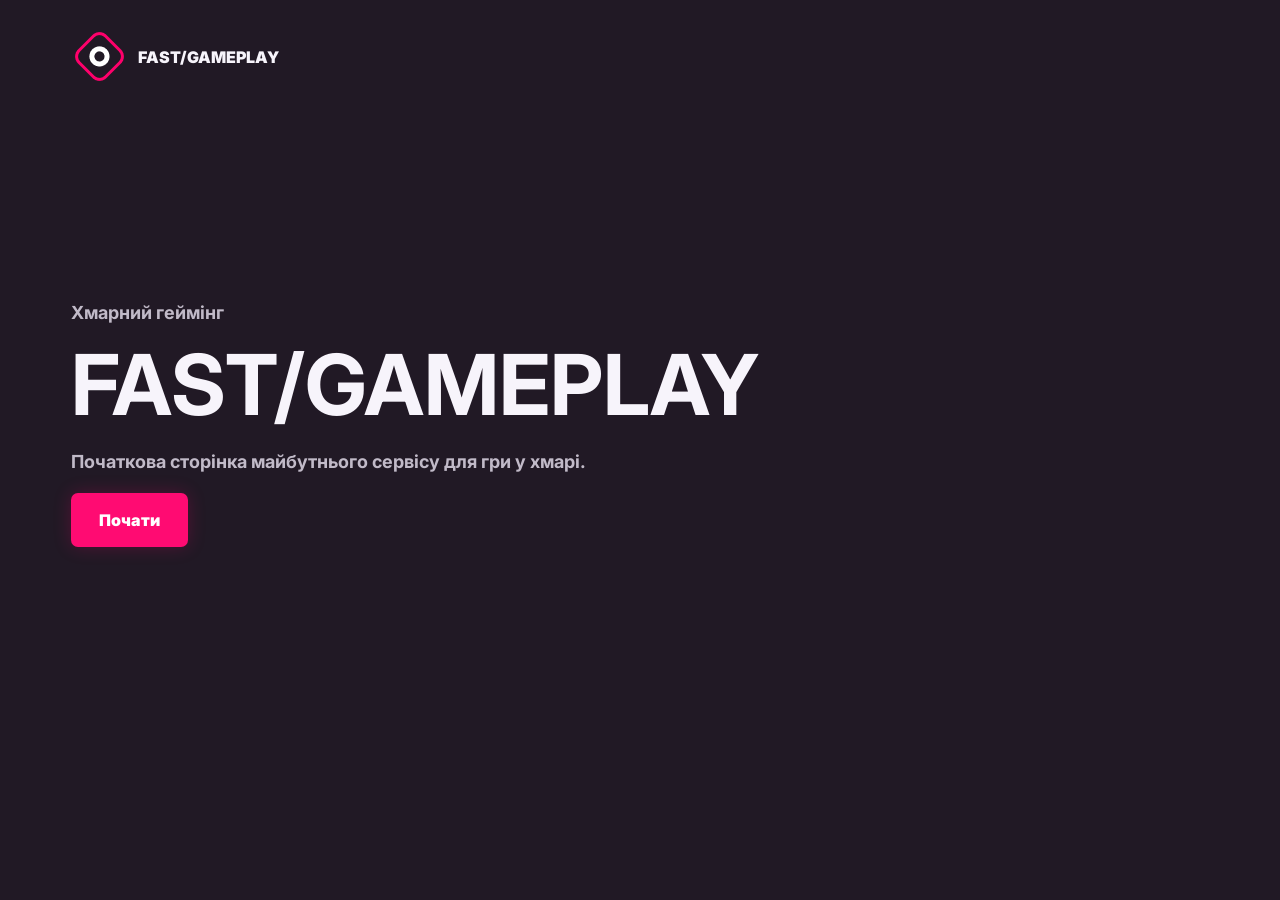
==== index.html @ 2cfec34a "Початкова версія сайту Бета версія сайту .початкова сторінка" ====
﻿<!DOCTYPE html>
<html lang="uk">
<head>
  <meta charset="UTF-8">
  <meta name="viewport" content="width=device-width, initial-scale=1.0">
  <title>FAST/GAMEPLAY - v01</title>
  <link rel="preconnect" href="https://fonts.googleapis.com">
  <link rel="preconnect" href="https://fonts.gstatic.com" crossorigin>
  <link href="https://fonts.googleapis.com/css2?family=Inter:wght@500;700;800;900&display=swap" rel="stylesheet">
  <link rel="stylesheet" href="styles.css">
</head>
<body>
  <main class="start shell">
    <a class="brand" href="#">
      <img src="assets/logo-mark.png" alt="">
      <span>FAST/GAMEPLAY</span>
    </a>
    <section>
      <p class="eyebrow">Хмарний геймінг</p>
      <h1>FAST/GAMEPLAY</h1>
      <p>Початкова сторінка майбутнього сервісу для гри у хмарі.</p>
      <a class="btn" href="#">Почати</a>
    </section>
  </main>
</body>
</html>
---- styles.css ----
﻿:root {
  --bg: #211925;
  --panel: #3a3041;
  --stroke: rgba(196, 151, 224, .42);
  --text: #f7f4fb;
  --muted: #c1bac8;
  --pink: #ff0b72;
}
* { box-sizing: border-box; }
html { scroll-behavior: smooth; background: var(--bg); }
body {
  margin: 0;
  min-width: 320px;
  color: var(--text);
  background: var(--bg);
  font-family: Inter, Arial, sans-serif;
  font-weight: 700;
}
a { color: inherit; text-decoration: none; }
button { border: 0; font: inherit; }
.shell { width: min(1138px, calc(100% - 36px)); margin: 0 auto; }
.btn {
  display: inline-flex;
  align-items: center;
  justify-content: center;
  min-height: 54px;
  padding: 0 28px;
  border-radius: 7px;
  background: var(--pink);
  color: #fff;
  font-weight: 900;
  box-shadow: 0 0 18px rgba(255, 11, 114, .22);
  transition: box-shadow .18s ease, transform .18s ease;
}
.btn:hover { box-shadow: 0 0 18px rgba(255, 11, 114, .35); transform: translateY(-1px); }
.brand {
  display: inline-flex;
  align-items: center;
  gap: 10px;
  font-weight: 900;
}
.brand img { width: 57px; height: 57px; }
.section-title { margin: 0 0 42px; font-size: 40px; line-height: 1; }.start {
  min-height: 100vh;
  padding: 28px 0;
}
.start section {
  width: min(560px, 100%);
  margin-top: 210px;
}
.eyebrow { color: var(--muted); margin: 0 0 18px; }
h1 { margin: 0 0 22px; font-size: clamp(44px, 7vw, 84px); line-height: .98; }
p { color: var(--muted); font-size: 18px; line-height: 1.5; }
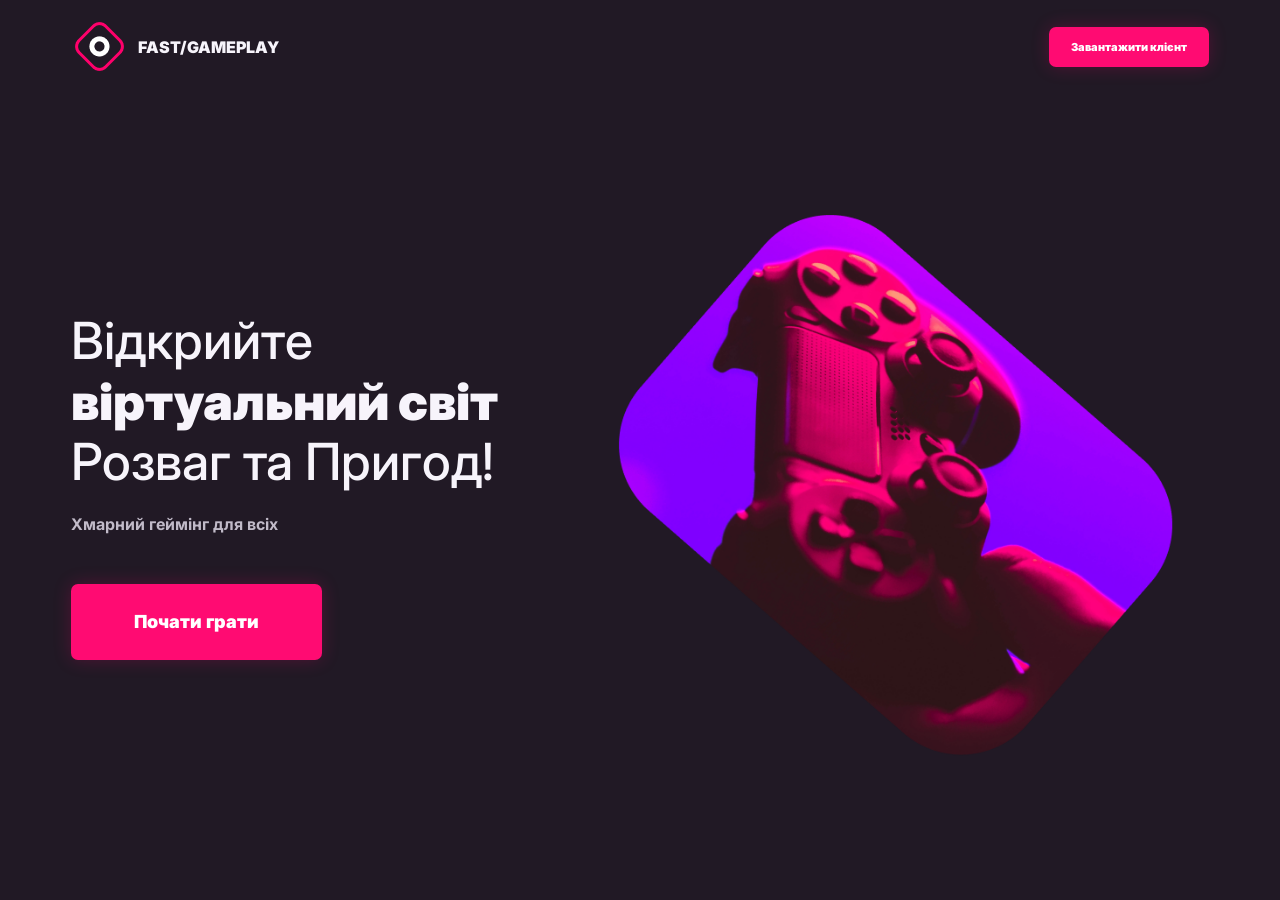
==== commit 255a5aa6: "2-Версія сайту" ====
--- a/index.html
+++ b/index.html
@@ -3,24 +3,24 @@
 <head>
   <meta charset="UTF-8">
   <meta name="viewport" content="width=device-width, initial-scale=1.0">
-  <title>FAST/GAMEPLAY - v01</title>
+  <title>FAST/GAMEPLAY - v02</title>
   <link rel="preconnect" href="https://fonts.googleapis.com">
   <link rel="preconnect" href="https://fonts.gstatic.com" crossorigin>
   <link href="https://fonts.googleapis.com/css2?family=Inter:wght@500;700;800;900&display=swap" rel="stylesheet">
   <link rel="stylesheet" href="styles.css">
 </head>
 <body>
-  <main class="start shell">
-    <a class="brand" href="#">
-      <img src="assets/logo-mark.png" alt="">
-      <span>FAST/GAMEPLAY</span>
-    </a>
+  <header class="top shell">
+    <a class="brand" href="#"><img src="assets/logo-mark.png" alt=""><span>FAST/GAMEPLAY</span></a>
+    <a class="btn small" href="#">Завантажити клієнт</a>
+  </header>
+  <main class="hero shell">
     <section>
-      <p class="eyebrow">Хмарний геймінг</p>
-      <h1>FAST/GAMEPLAY</h1>
-      <p>Початкова сторінка майбутнього сервісу для гри у хмарі.</p>
-      <a class="btn" href="#">Почати</a>
+      <h1>Відкрийте<br><strong>віртуальний світ</strong><br>Розваг та Пригод!</h1>
+      <p>Хмарний геймінг для всіх</p>
+      <a class="btn hero-btn" href="#games">Почати грати</a>
     </section>
+    <img class="hero-img" src="assets/hero-gamepad.png" alt="">
   </main>
 </body>
 </html>
--- a/styles.css
+++ b/styles.css
@@ -40,14 +40,25 @@
   font-weight: 900;
 }
 .brand img { width: 57px; height: 57px; }
-.section-title { margin: 0 0 42px; font-size: 40px; line-height: 1; }.start {
-  min-height: 100vh;
-  padding: 28px 0;
+.section-title { margin: 0 0 42px; font-size: 40px; line-height: 1; }.top {
+  display: flex;
+  align-items: center;
+  justify-content: space-between;
+  padding-top: 18px;
 }
-.start section {
-  width: min(560px, 100%);
-  margin-top: 210px;
+.small { min-height: 40px; padding-inline: 22px; font-size: 11px; }
+.hero {
+  display: grid;
+  grid-template-columns: .9fr 1.1fr;
+  align-items: center;
+  min-height: calc(100vh - 80px);
 }
-.eyebrow { color: var(--muted); margin: 0 0 18px; }
-h1 { margin: 0 0 22px; font-size: clamp(44px, 7vw, 84px); line-height: .98; }
-p { color: var(--muted); font-size: 18px; line-height: 1.5; }
+.hero h1 { margin: 0; font-size: clamp(40px, 4vw, 58px); line-height: 1.18; font-weight: 500; }
+.hero strong { font-weight: 900; }
+.hero p { margin: 22px 0 50px; color: var(--muted); }
+.hero-btn { width: 251px; min-height: 76px; font-size: 18px; }
+.hero-img { width: min(680px, 100%); justify-self: end; }
+@media (max-width: 860px) {
+  .hero { grid-template-columns: 1fr; padding-top: 70px; }
+  .hero-img { justify-self: center; margin-top: 34px; }
+}
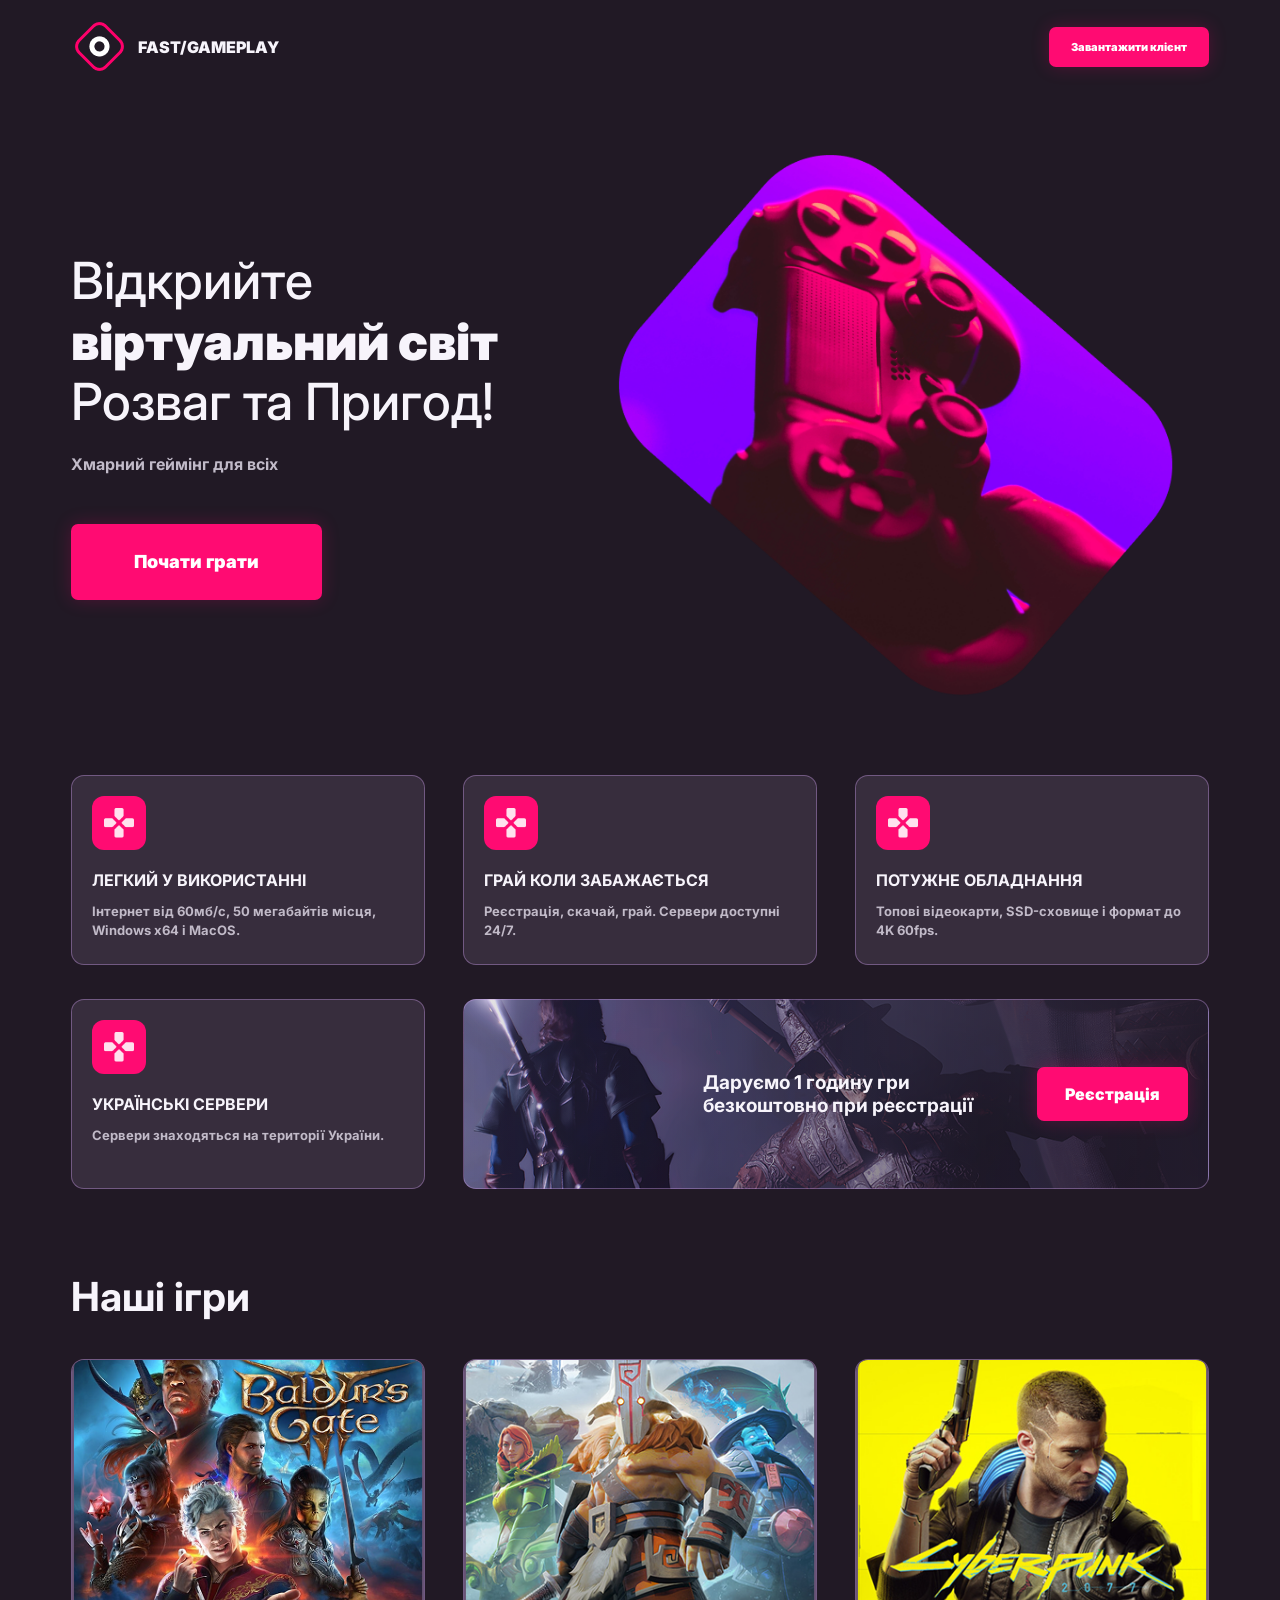
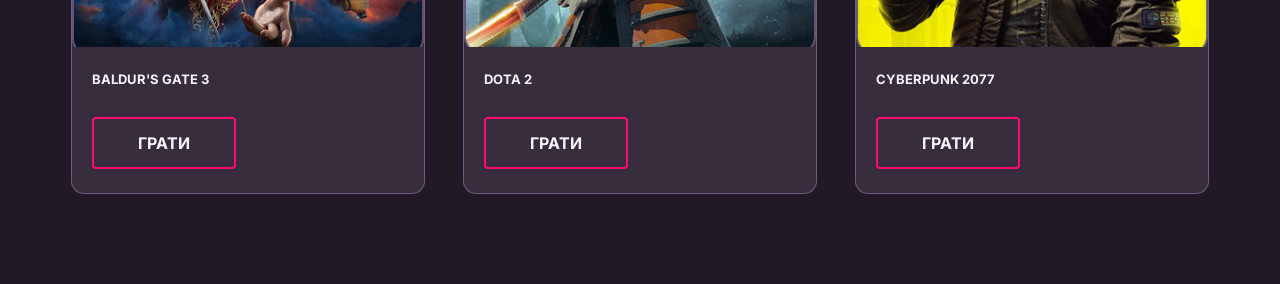
==== commit 267b93cb: "version-3" ====
--- a/index.html
+++ b/index.html
@@ -3,7 +3,7 @@
 <head>
   <meta charset="UTF-8">
   <meta name="viewport" content="width=device-width, initial-scale=1.0">
-  <title>FAST/GAMEPLAY - v02</title>
+  <title>FAST/GAMEPLAY - v03</title>
   <link rel="preconnect" href="https://fonts.googleapis.com">
   <link rel="preconnect" href="https://fonts.gstatic.com" crossorigin>
   <link href="https://fonts.googleapis.com/css2?family=Inter:wght@500;700;800;900&display=swap" rel="stylesheet">
@@ -14,13 +14,30 @@
     <a class="brand" href="#"><img src="assets/logo-mark.png" alt=""><span>FAST/GAMEPLAY</span></a>
     <a class="btn small" href="#">Завантажити клієнт</a>
   </header>
-  <main class="hero shell">
-    <section>
-      <h1>Відкрийте<br><strong>віртуальний світ</strong><br>Розваг та Пригод!</h1>
-      <p>Хмарний геймінг для всіх</p>
-      <a class="btn hero-btn" href="#games">Почати грати</a>
+  <main>
+    <section class="hero shell">
+      <div>
+        <h1>Відкрийте<br><strong>віртуальний світ</strong><br>Розваг та Пригод!</h1>
+        <p>Хмарний геймінг для всіх</p>
+        <a class="btn hero-btn" href="#games">Почати грати</a>
+      </div>
+      <img class="hero-img" src="assets/hero-gamepad.png" alt="">
     </section>
-    <img class="hero-img" src="assets/hero-gamepad.png" alt="">
+    <section class="features shell">
+      <article><img src="assets/icon-cross.png" alt=""><h2>Легкий у використанні</h2><p>Інтернет від 60мб/с, 50 мегабайтів місця, Windows x64 і MacOS.</p></article>
+      <article><img src="assets/icon-cross.png" alt=""><h2>Грай коли забажається</h2><p>Реєстрація, скачай, грай. Сервери доступні 24/7.</p></article>
+      <article><img src="assets/icon-cross.png" alt=""><h2>Потужне обладнання</h2><p>Топові відеокарти, SSD-сховище і формат до 4K 60fps.</p></article>
+      <article><img src="assets/icon-cross.png" alt=""><h2>Українські сервери</h2><p>Сервери знаходяться на території України.</p></article>
+      <article class="bonus"><strong>Даруємо 1 годину гри безкоштовно при реєстрації</strong><a class="btn" href="#">Реєстрація</a></article>
+    </section>
+    <section class="games shell" id="games">
+      <h2 class="section-title">Наші ігри</h2>
+      <div class="grid">
+        <article class="game"><img src="assets/game-baldurs-gate.png" alt=""><h3>Baldur's Gate 3</h3><a href="#">Грати</a></article>
+        <article class="game"><img src="assets/game-dota.png" alt=""><h3>Dota 2</h3><a href="#">Грати</a></article>
+        <article class="game"><img src="assets/game-cyberpunk.png" alt=""><h3>Cyberpunk 2077</h3><a href="#">Грати</a></article>
+      </div>
+    </section>
   </main>
 </body>
 </html>
--- a/styles.css
+++ b/styles.css
@@ -40,25 +40,30 @@
   font-weight: 900;
 }
 .brand img { width: 57px; height: 57px; }
-.section-title { margin: 0 0 42px; font-size: 40px; line-height: 1; }.top {
-  display: flex;
-  align-items: center;
-  justify-content: space-between;
-  padding-top: 18px;
-}
+.section-title { margin: 0 0 42px; font-size: 40px; line-height: 1; }.top { display: flex; align-items: center; justify-content: space-between; padding-top: 18px; }
 .small { min-height: 40px; padding-inline: 22px; font-size: 11px; }
-.hero {
-  display: grid;
-  grid-template-columns: .9fr 1.1fr;
-  align-items: center;
-  min-height: calc(100vh - 80px);
-}
+.hero { display: grid; grid-template-columns: .9fr 1.1fr; align-items: center; min-height: 700px; }
 .hero h1 { margin: 0; font-size: clamp(40px, 4vw, 58px); line-height: 1.18; font-weight: 500; }
 .hero strong { font-weight: 900; }
 .hero p { margin: 22px 0 50px; color: var(--muted); }
 .hero-btn { width: 251px; min-height: 76px; font-size: 18px; }
 .hero-img { width: min(680px, 100%); justify-self: end; }
-@media (max-width: 860px) {
-  .hero { grid-template-columns: 1fr; padding-top: 70px; }
-  .hero-img { justify-self: center; margin-top: 34px; }
+.features { display: grid; grid-template-columns: repeat(3, 1fr); gap: 34px 38px; padding-bottom: 88px; }
+.features article, .game {
+  border: 1px solid var(--stroke);
+  border-radius: 13px;
+  background: rgba(58, 48, 65, .9);
 }
+.features article { min-height: 190px; padding: 20px; transition: box-shadow .18s ease, transform .18s ease; }
+.features article:hover, .game:hover { box-shadow: 0 0 22px rgba(176, 88, 216, .18); transform: translateY(-3px); }
+.features img { width: 54px; height: 54px; padding: 12px; border-radius: 12px; background: var(--pink); }
+.features h2 { margin: 16px 0 12px; font-size: 16px; text-transform: uppercase; }
+.features p { margin: 0; color: var(--muted); font-size: 13px; line-height: 1.45; }
+.bonus { grid-column: span 2; display: flex; align-items: center; justify-content: flex-end; gap: 34px; background: linear-gradient(90deg, rgba(33,25,37,.1), rgba(33,25,37,.82)), url("assets/bonus-art.png") center/cover !important; }
+.bonus strong { width: 300px; font-size: 19px; }
+.grid { display: grid; grid-template-columns: repeat(3, 1fr); gap: 38px; padding-bottom: 90px; }
+.game { overflow: hidden; transition: box-shadow .18s ease, transform .18s ease; }
+.game img { width: 100%; display: block; aspect-ratio: 374/305; object-fit: cover; }
+.game h3 { margin: 24px 20px 30px; font-size: 13px; text-transform: uppercase; }
+.game a { display: inline-flex; margin: 0 20px 24px; min-width: 144px; min-height: 52px; align-items: center; justify-content: center; border: 2px solid var(--pink); border-radius: 4px; text-transform: uppercase; }
+@media (max-width: 900px) { .hero, .features, .grid { grid-template-columns: 1fr; } .bonus { grid-column: auto; } }
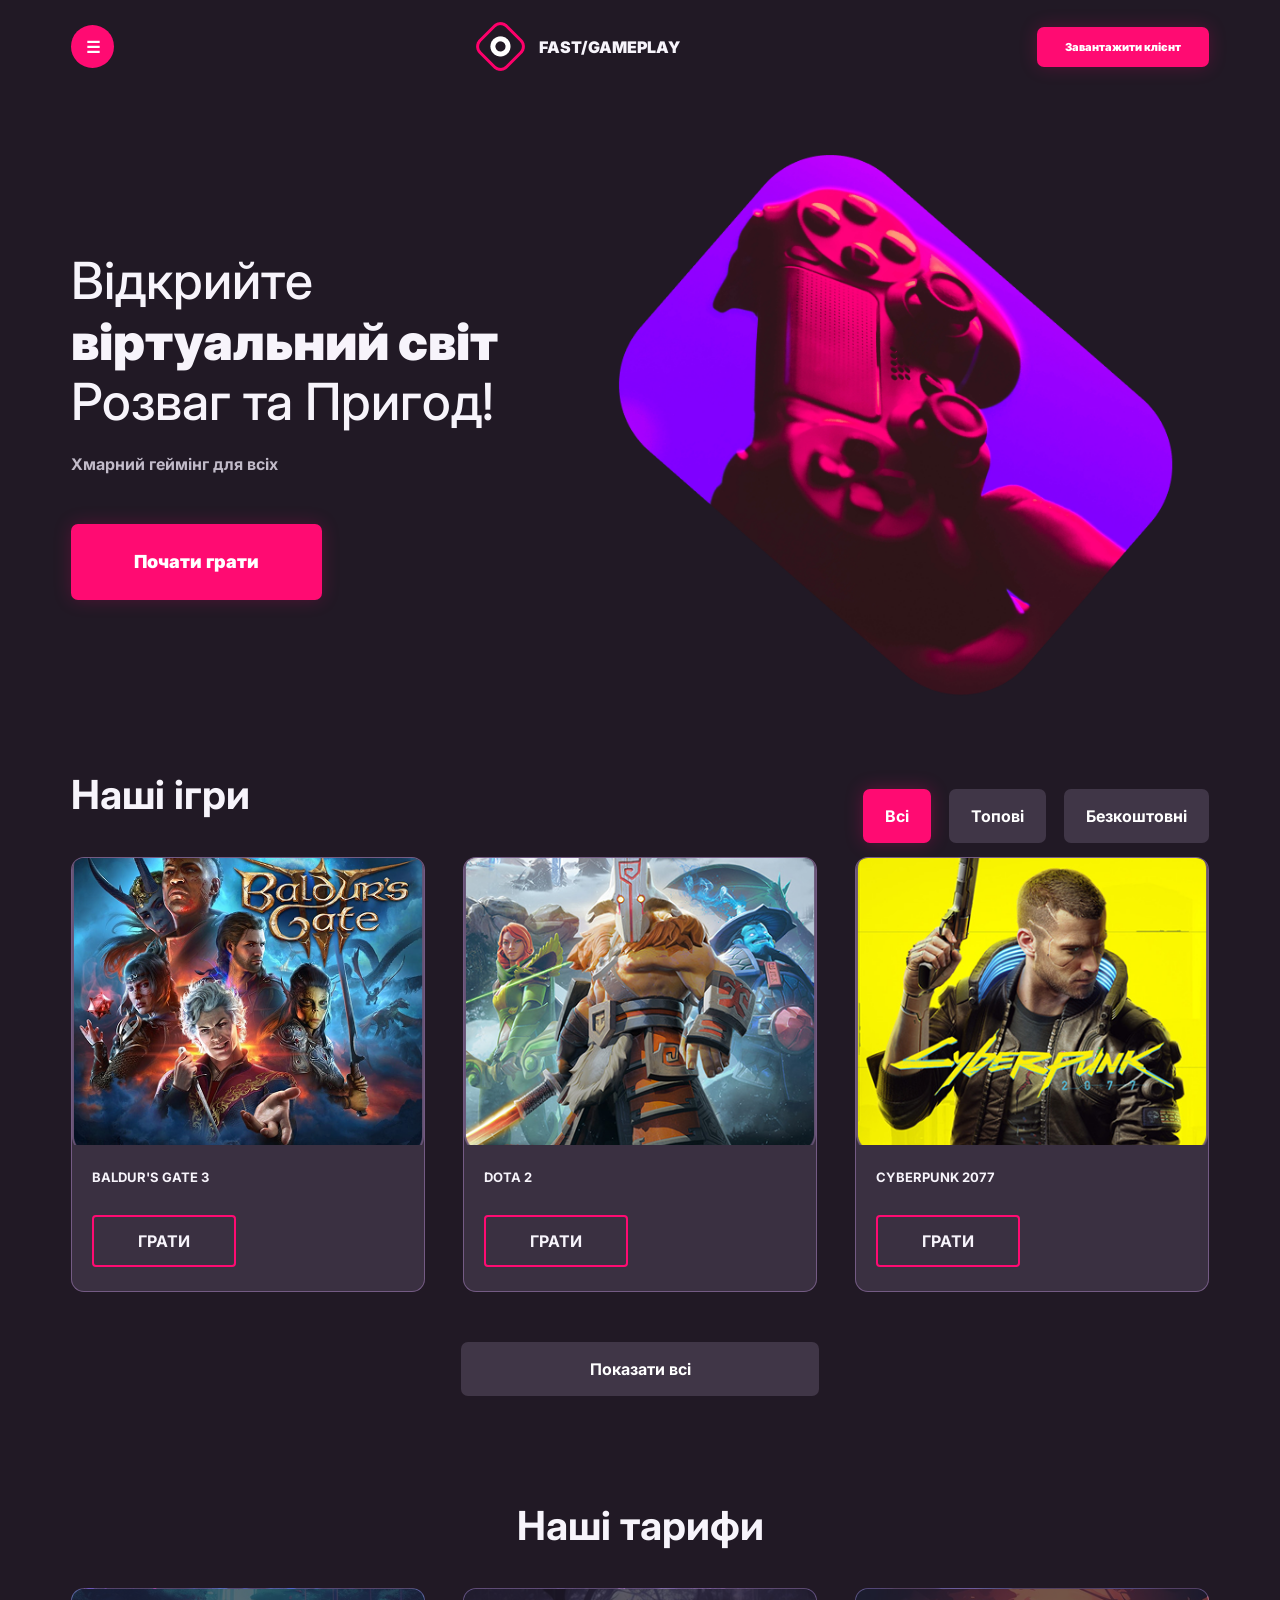
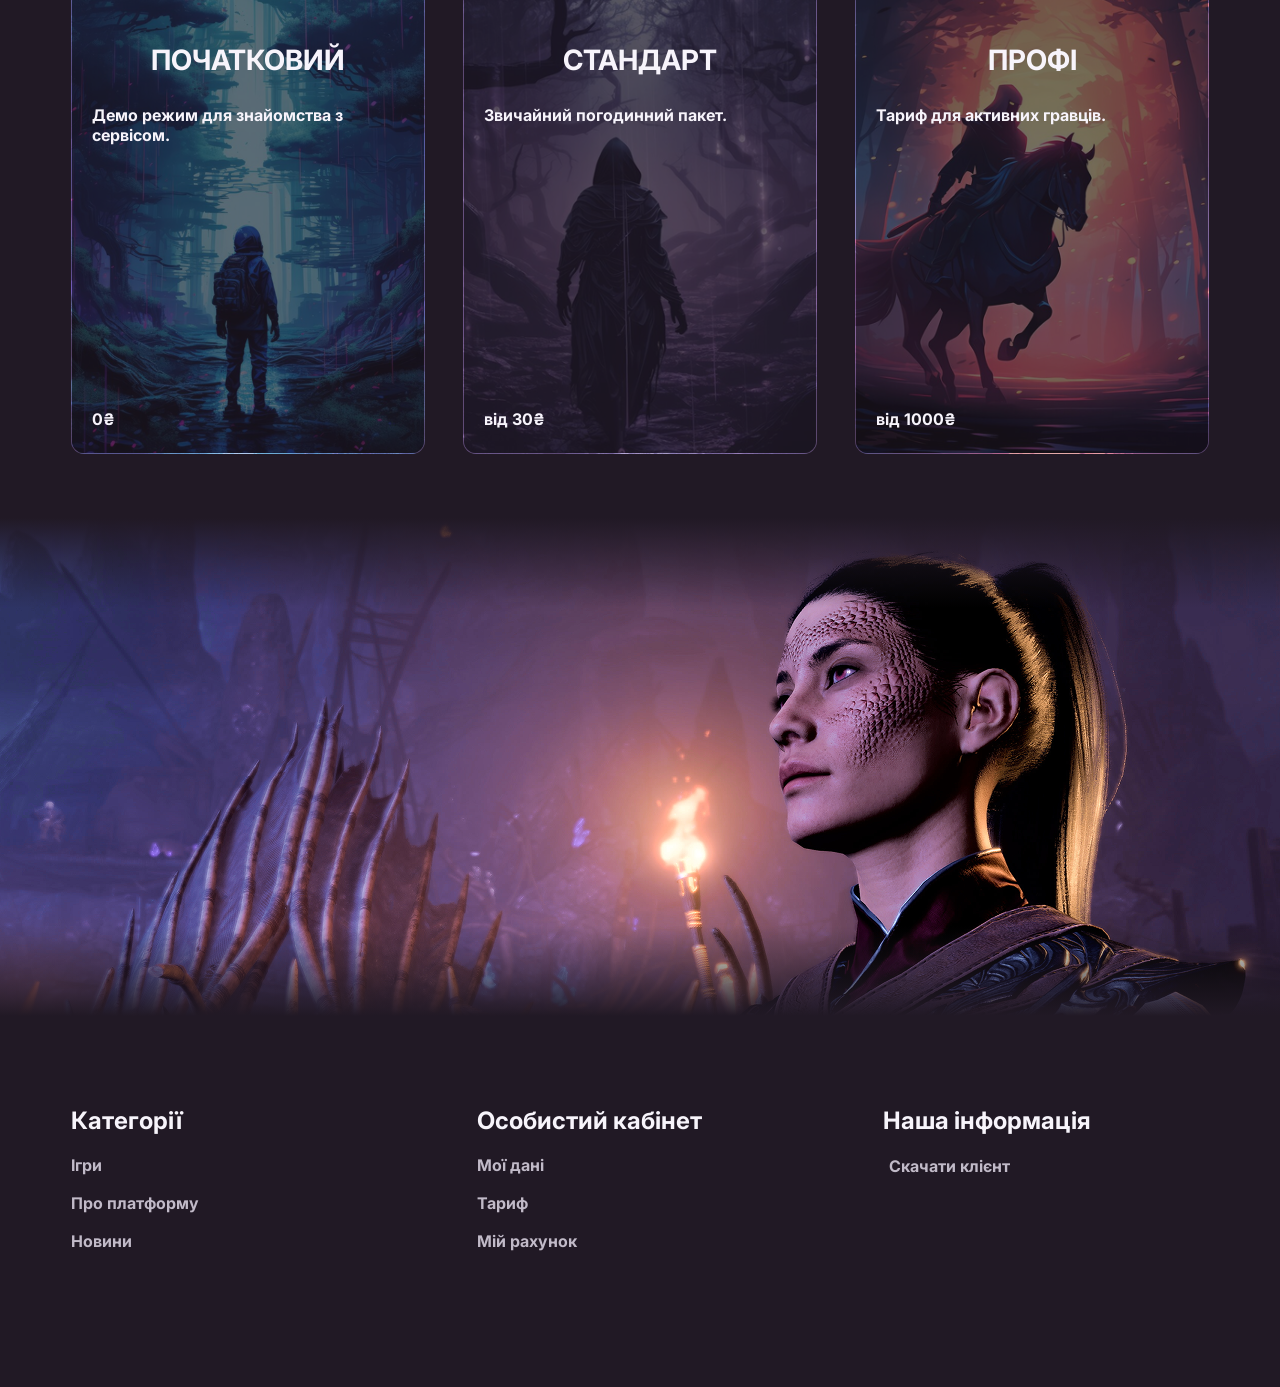
==== commit 6c8fdefc: "Version-4" ====
--- a/index.html
+++ b/index.html
@@ -3,7 +3,7 @@
 <head>
   <meta charset="UTF-8">
   <meta name="viewport" content="width=device-width, initial-scale=1.0">
-  <title>FAST/GAMEPLAY - v03</title>
+  <title>FAST/GAMEPLAY - v04</title>
   <link rel="preconnect" href="https://fonts.googleapis.com">
   <link rel="preconnect" href="https://fonts.gstatic.com" crossorigin>
   <link href="https://fonts.googleapis.com/css2?family=Inter:wght@500;700;800;900&display=swap" rel="stylesheet">
@@ -11,33 +11,25 @@
 </head>
 <body>
   <header class="top shell">
+    <div class="menu">
+      <button class="menu-btn" type="button">☰</button>
+      <nav class="drop"><a href="#home">Головна</a><a href="#games">Ігри</a><a href="#pricing">Тарифи</a><a href="#">Вхід</a></nav>
+    </div>
     <a class="brand" href="#"><img src="assets/logo-mark.png" alt=""><span>FAST/GAMEPLAY</span></a>
-    <a class="btn small" href="#">Завантажити клієнт</a>
+    <a class="btn small download" href="#">Завантажити клієнт</a>
   </header>
   <main>
-    <section class="hero shell">
-      <div>
-        <h1>Відкрийте<br><strong>віртуальний світ</strong><br>Розваг та Пригод!</h1>
-        <p>Хмарний геймінг для всіх</p>
-        <a class="btn hero-btn" href="#games">Почати грати</a>
-      </div>
-      <img class="hero-img" src="assets/hero-gamepad.png" alt="">
+    <section class="hero shell" id="home"><div><h1>Відкрийте<br><strong>віртуальний світ</strong><br>Розваг та Пригод!</h1><p>Хмарний геймінг для всіх</p><a class="btn hero-btn" href="#games">Почати грати</a></div><img class="hero-img" src="assets/hero-gamepad.png" alt=""></section>
+    <section class="games shell" id="games">
+      <div class="section-line"><h2 class="section-title">Наші ігри</h2><div class="tabs"><button class="tab active" data-filter="all">Всі</button><button class="tab" data-filter="top">Топові</button><button class="tab" data-filter="free">Безкоштовні</button></div></div>
+      <div class="grid"><article class="game" data-category="top"><img src="assets/game-baldurs-gate.png" alt=""><h3>Baldur's Gate 3</h3><a href="#">Грати</a></article><article class="game" data-category="top free"><img src="assets/game-dota.png" alt=""><h3>Dota 2</h3><a href="#">Грати</a></article><article class="game" data-category="top"><img src="assets/game-cyberpunk.png" alt=""><h3>Cyberpunk 2077</h3><a href="#">Грати</a></article></div>
+      <button class="show-all" type="button">Показати всі</button>
     </section>
-    <section class="features shell">
-      <article><img src="assets/icon-cross.png" alt=""><h2>Легкий у використанні</h2><p>Інтернет від 60мб/с, 50 мегабайтів місця, Windows x64 і MacOS.</p></article>
-      <article><img src="assets/icon-cross.png" alt=""><h2>Грай коли забажається</h2><p>Реєстрація, скачай, грай. Сервери доступні 24/7.</p></article>
-      <article><img src="assets/icon-cross.png" alt=""><h2>Потужне обладнання</h2><p>Топові відеокарти, SSD-сховище і формат до 4K 60fps.</p></article>
-      <article><img src="assets/icon-cross.png" alt=""><h2>Українські сервери</h2><p>Сервери знаходяться на території України.</p></article>
-      <article class="bonus"><strong>Даруємо 1 годину гри безкоштовно при реєстрації</strong><a class="btn" href="#">Реєстрація</a></article>
-    </section>
-    <section class="games shell" id="games">
-      <h2 class="section-title">Наші ігри</h2>
-      <div class="grid">
-        <article class="game"><img src="assets/game-baldurs-gate.png" alt=""><h3>Baldur's Gate 3</h3><a href="#">Грати</a></article>
-        <article class="game"><img src="assets/game-dota.png" alt=""><h3>Dota 2</h3><a href="#">Грати</a></article>
-        <article class="game"><img src="assets/game-cyberpunk.png" alt=""><h3>Cyberpunk 2077</h3><a href="#">Грати</a></article>
-      </div>
-    </section>
+    <section class="pricing shell" id="pricing"><h2 class="section-title center">Наші тарифи</h2><div class="grid"><article class="plan start"><h3>Початковий</h3><p>Демо режим для знайомства з сервісом.</p><strong>0₴</strong></article><article class="plan standard"><h3>Стандарт</h3><p>Звичайний погодинний пакет.</p><strong>від 30₴</strong></article><article class="plan pro"><h3>Профі</h3><p>Тариф для активних гравців.</p><strong>від 1000₴</strong></article></div></section>
+    <section class="basement"><img src="assets/basement-image.png" alt=""></section>
   </main>
+  <footer class="footer shell"><div><h2>Категорії</h2><a href="#">Ігри</a><a href="#">Про платформу</a><a href="#">Новини</a></div><div><h2>Особистий кабінет</h2><a href="#">Мої дані</a><a href="#">Тариф</a><a href="#">Мій рахунок</a></div><div><h2>Наша інформація</h2><button class="client-link" type="button">Скачати клієнт</button></div></footer>
+  <div class="toast"><strong>Скачати клієнт?</strong><span>Підтвердіть завантаження.</span><div><button class="ok">Скачати</button><button class="cancel">Скасувати</button></div></div>
+  <script src="script.js"></script>
 </body>
 </html>
--- a/styles.css
+++ b/styles.css
@@ -40,30 +40,50 @@
   font-weight: 900;
 }
 .brand img { width: 57px; height: 57px; }
-.section-title { margin: 0 0 42px; font-size: 40px; line-height: 1; }.top { display: flex; align-items: center; justify-content: space-between; padding-top: 18px; }
-.small { min-height: 40px; padding-inline: 22px; font-size: 11px; }
+.section-title { margin: 0 0 42px; font-size: 40px; line-height: 1; }.top { display: flex; align-items: center; gap: 20px; justify-content: space-between; padding-top: 18px; position: relative; z-index: 3; }
+.small { min-height: 40px; font-size: 11px; }
+.menu { position: relative; }
+.menu-btn { width: 43px; height: 43px; border-radius: 50%; background: var(--pink); color: white; cursor: pointer; }
+.drop { position: absolute; top: 55px; left: 0; min-width: 160px; padding: 10px; border: 1px solid var(--stroke); border-radius: 8px; background: rgba(52,43,59,.96); opacity: 0; pointer-events: none; transform: translateY(-8px); transition: .18s; }
+.menu.open .drop { opacity: 1; pointer-events: auto; transform: translateY(0); }
+.drop a { display: block; padding: 10px; border-radius: 6px; }
+.drop a:hover { background: rgba(255,11,114,.13); }
 .hero { display: grid; grid-template-columns: .9fr 1.1fr; align-items: center; min-height: 700px; }
 .hero h1 { margin: 0; font-size: clamp(40px, 4vw, 58px); line-height: 1.18; font-weight: 500; }
 .hero strong { font-weight: 900; }
-.hero p { margin: 22px 0 50px; color: var(--muted); }
+.hero p { color: var(--muted); margin: 22px 0 50px; }
 .hero-btn { width: 251px; min-height: 76px; font-size: 18px; }
 .hero-img { width: min(680px, 100%); justify-self: end; }
-.features { display: grid; grid-template-columns: repeat(3, 1fr); gap: 34px 38px; padding-bottom: 88px; }
-.features article, .game {
-  border: 1px solid var(--stroke);
-  border-radius: 13px;
-  background: rgba(58, 48, 65, .9);
-}
-.features article { min-height: 190px; padding: 20px; transition: box-shadow .18s ease, transform .18s ease; }
-.features article:hover, .game:hover { box-shadow: 0 0 22px rgba(176, 88, 216, .18); transform: translateY(-3px); }
-.features img { width: 54px; height: 54px; padding: 12px; border-radius: 12px; background: var(--pink); }
-.features h2 { margin: 16px 0 12px; font-size: 16px; text-transform: uppercase; }
-.features p { margin: 0; color: var(--muted); font-size: 13px; line-height: 1.45; }
-.bonus { grid-column: span 2; display: flex; align-items: center; justify-content: flex-end; gap: 34px; background: linear-gradient(90deg, rgba(33,25,37,.1), rgba(33,25,37,.82)), url("assets/bonus-art.png") center/cover !important; }
-.bonus strong { width: 300px; font-size: 19px; }
-.grid { display: grid; grid-template-columns: repeat(3, 1fr); gap: 38px; padding-bottom: 90px; }
-.game { overflow: hidden; transition: box-shadow .18s ease, transform .18s ease; }
+.section-line { display: flex; align-items: center; justify-content: space-between; gap: 24px; }
+.tabs { display: flex; gap: 18px; }
+.tab, .show-all { min-height: 54px; padding: 0 22px; border-radius: 7px; background: #403647; color: white; cursor: pointer; }
+.tab.active, .tab:hover, .show-all:hover { background: var(--pink); box-shadow: 0 0 18px rgba(255,11,114,.28); }
+.grid { display: grid; grid-template-columns: repeat(3, 1fr); gap: 38px; }
+.game, .plan { border: 1px solid var(--stroke); border-radius: 13px; background: var(--panel); overflow: hidden; transition: .18s; }
+.game:hover, .plan:hover { box-shadow: 0 0 22px rgba(176,88,216,.18); transform: translateY(-4px); }
 .game img { width: 100%; display: block; aspect-ratio: 374/305; object-fit: cover; }
 .game h3 { margin: 24px 20px 30px; font-size: 13px; text-transform: uppercase; }
 .game a { display: inline-flex; margin: 0 20px 24px; min-width: 144px; min-height: 52px; align-items: center; justify-content: center; border: 2px solid var(--pink); border-radius: 4px; text-transform: uppercase; }
-@media (max-width: 900px) { .hero, .features, .grid { grid-template-columns: 1fr; } .bonus { grid-column: auto; } }
+.show-all { display: flex; align-items: center; justify-content: center; width: 358px; margin: 50px auto 110px; }
+.center { text-align: center; }
+.pricing { padding-bottom: 64px; }
+.plan { min-height: 466px; padding: 26px 20px; background-size: cover; background-position: center; position: relative; isolation: isolate; }
+.plan::after { content: ""; position: absolute; inset: 0; z-index: -1; background: rgba(33,25,37,.62); }
+.start { background-image: url("assets/tariff-start.png"); }
+.standard { background-image: url("assets/tariff-standard.png"); }
+.pro { background-image: url("assets/tariff-pro.png"); }
+.plan h3 { text-align: center; font-size: 28px; text-transform: uppercase; }
+.plan strong { position: absolute; left: 20px; bottom: 24px; }
+.basement { height: 498px; overflow: hidden; position: relative; }
+.basement::before, .basement::after { content: ""; position: absolute; left: 0; right: 0; height: 90px; z-index: 1; pointer-events: none; }
+.basement::before { top: 0; background: linear-gradient(var(--bg), transparent); }
+.basement::after { bottom: 0; background: linear-gradient(0deg, var(--bg), transparent); }
+.basement img { width: 100%; height: 100%; object-fit: cover; display: block; }
+.footer { display: grid; grid-template-columns: repeat(3, 1fr); gap: 80px; padding: 70px 0 118px; }
+.footer a, .footer button { display: block; margin-bottom: 18px; color: var(--muted); background: none; cursor: pointer; }
+.footer a:hover, .footer button:hover { color: white; text-shadow: 0 0 12px rgba(255,11,114,.45); }
+.toast { position: fixed; right: 24px; bottom: 24px; display: none; gap: 8px; padding: 18px 20px; border: 1px solid var(--stroke); border-radius: 8px; background: rgba(52,43,59,.96); }
+.toast.show { display: grid; }
+.toast button { min-height: 36px; padding: 0 14px; border-radius: 6px; color: #fff; background: var(--pink); cursor: pointer; }
+.game.hide { display: none; }
+@media (max-width: 900px) { .hero, .grid, .footer { grid-template-columns: 1fr; } }
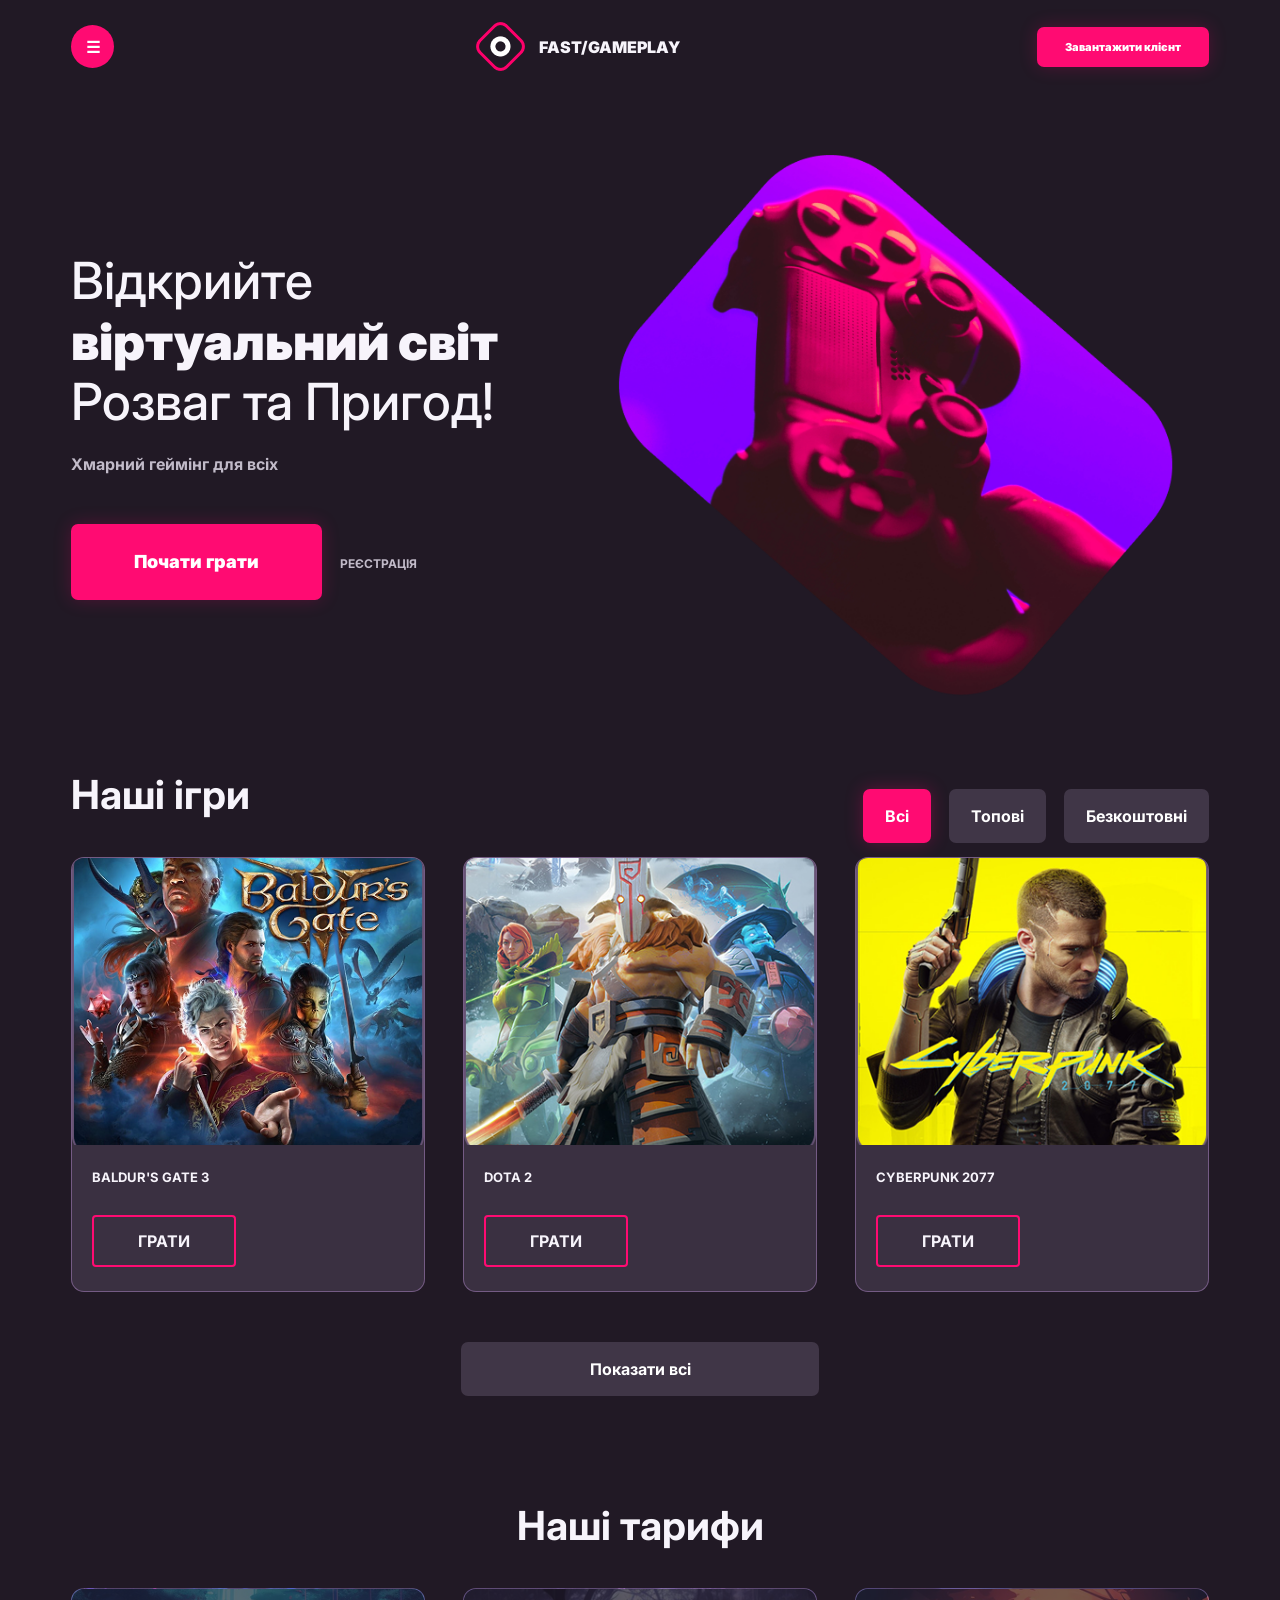
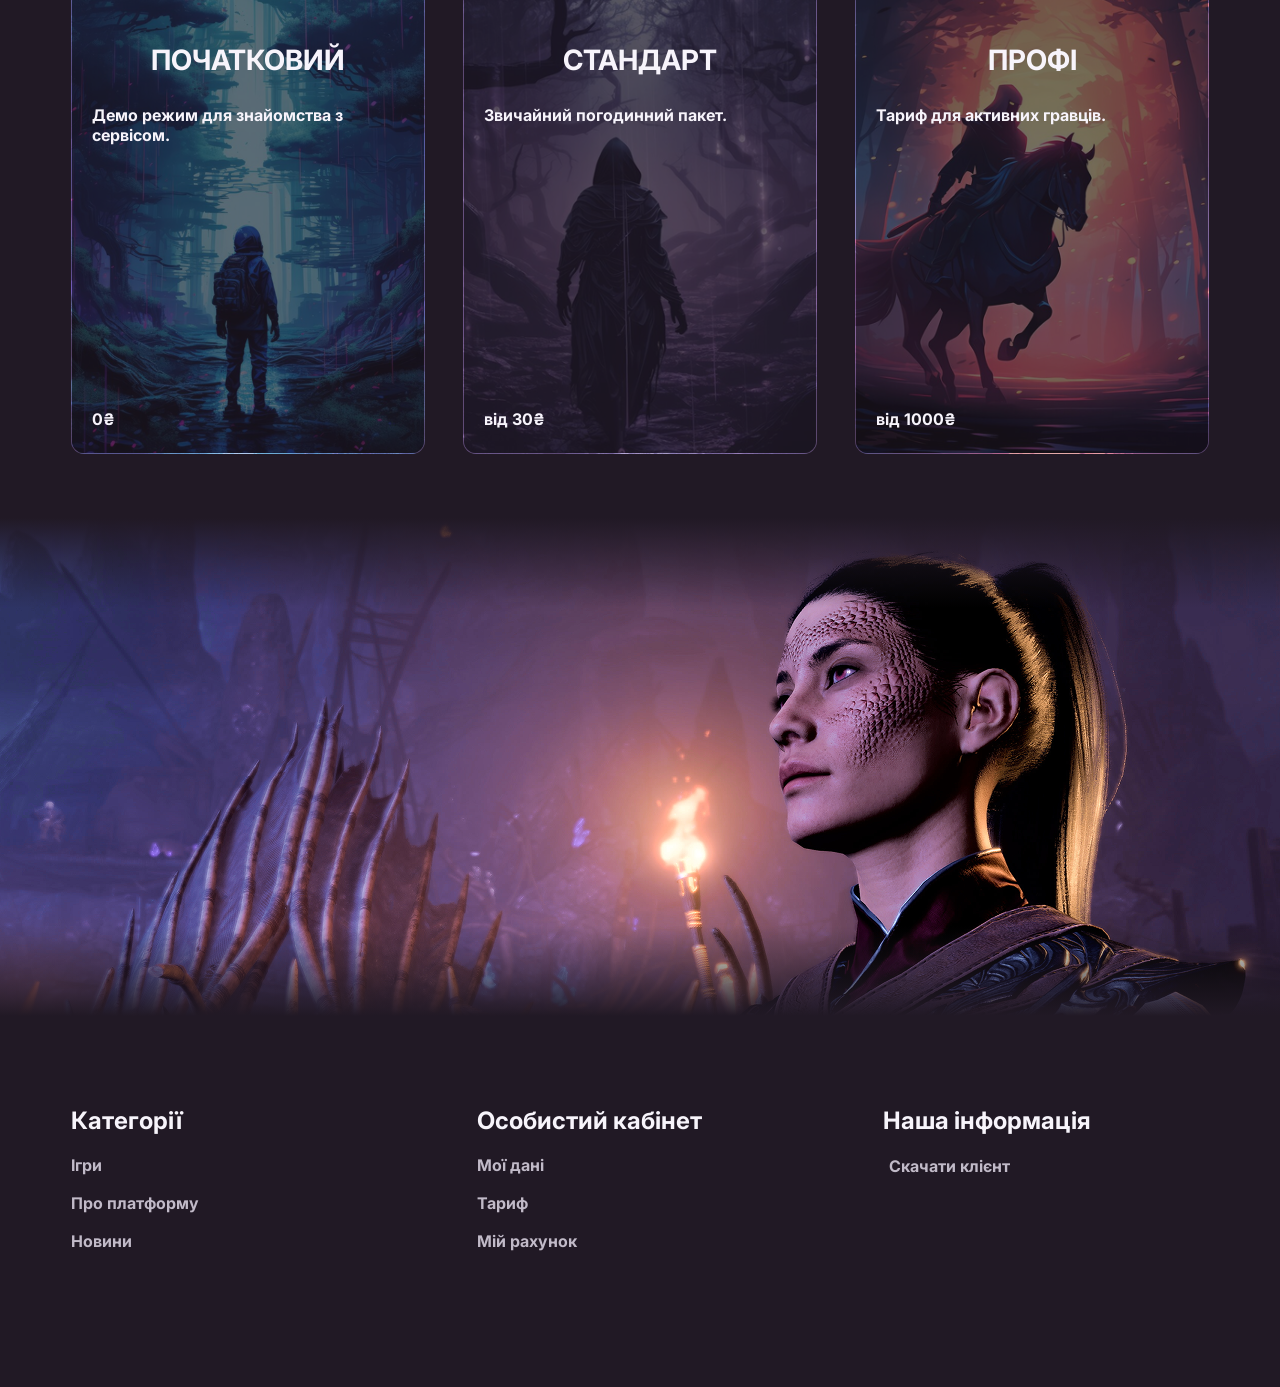
==== commit 18165fff: "Version-5" ====
--- a/index.html
+++ b/index.html
@@ -3,7 +3,7 @@
 <head>
   <meta charset="UTF-8">
   <meta name="viewport" content="width=device-width, initial-scale=1.0">
-  <title>FAST/GAMEPLAY - v04</title>
+  <title>FAST/GAMEPLAY - v05</title>
   <link rel="preconnect" href="https://fonts.googleapis.com">
   <link rel="preconnect" href="https://fonts.gstatic.com" crossorigin>
   <link href="https://fonts.googleapis.com/css2?family=Inter:wght@500;700;800;900&display=swap" rel="stylesheet">
@@ -13,13 +13,13 @@
   <header class="top shell">
     <div class="menu">
       <button class="menu-btn" type="button">☰</button>
-      <nav class="drop"><a href="#home">Головна</a><a href="#games">Ігри</a><a href="#pricing">Тарифи</a><a href="#">Вхід</a></nav>
+      <nav class="drop"><a href="#home">Головна</a><a href="#games">Ігри</a><a href="#pricing">Тарифи</a><a href="login.html">Вхід</a></nav>
     </div>
     <a class="brand" href="#"><img src="assets/logo-mark.png" alt=""><span>FAST/GAMEPLAY</span></a>
     <a class="btn small download" href="#">Завантажити клієнт</a>
   </header>
   <main>
-    <section class="hero shell" id="home"><div><h1>Відкрийте<br><strong>віртуальний світ</strong><br>Розваг та Пригод!</h1><p>Хмарний геймінг для всіх</p><a class="btn hero-btn" href="#games">Почати грати</a></div><img class="hero-img" src="assets/hero-gamepad.png" alt=""></section>
+    <section class="hero shell" id="home"><div><h1>Відкрийте<br><strong>віртуальний світ</strong><br>Розваг та Пригод!</h1><p>Хмарний геймінг для всіх</p><a class="btn hero-btn" href="#games">Почати грати</a><a class="auth-cta" href="register.html">Реєстрація</a></div><img class="hero-img" src="assets/hero-gamepad.png" alt=""></section>
     <section class="games shell" id="games">
       <div class="section-line"><h2 class="section-title">Наші ігри</h2><div class="tabs"><button class="tab active" data-filter="all">Всі</button><button class="tab" data-filter="top">Топові</button><button class="tab" data-filter="free">Безкоштовні</button></div></div>
       <div class="grid"><article class="game" data-category="top"><img src="assets/game-baldurs-gate.png" alt=""><h3>Baldur's Gate 3</h3><a href="#">Грати</a></article><article class="game" data-category="top free"><img src="assets/game-dota.png" alt=""><h3>Dota 2</h3><a href="#">Грати</a></article><article class="game" data-category="top"><img src="assets/game-cyberpunk.png" alt=""><h3>Cyberpunk 2077</h3><a href="#">Грати</a></article></div>
@@ -33,3 +33,4 @@
   <script src="script.js"></script>
 </body>
 </html>
+
--- a/styles.css
+++ b/styles.css
@@ -87,3 +87,6 @@
 .toast button { min-height: 36px; padding: 0 14px; border-radius: 6px; color: #fff; background: var(--pink); cursor: pointer; }
 .game.hide { display: none; }
 @media (max-width: 900px) { .hero, .grid, .footer { grid-template-columns: 1fr; } }
+
+.auth-cta { display: inline-flex; margin-left: 18px; color: var(--muted); text-transform: uppercase; font-size: 12px; }
+.auth-cta:hover { color: #fff; text-shadow: 0 0 12px rgba(255,11,114,.45); }
